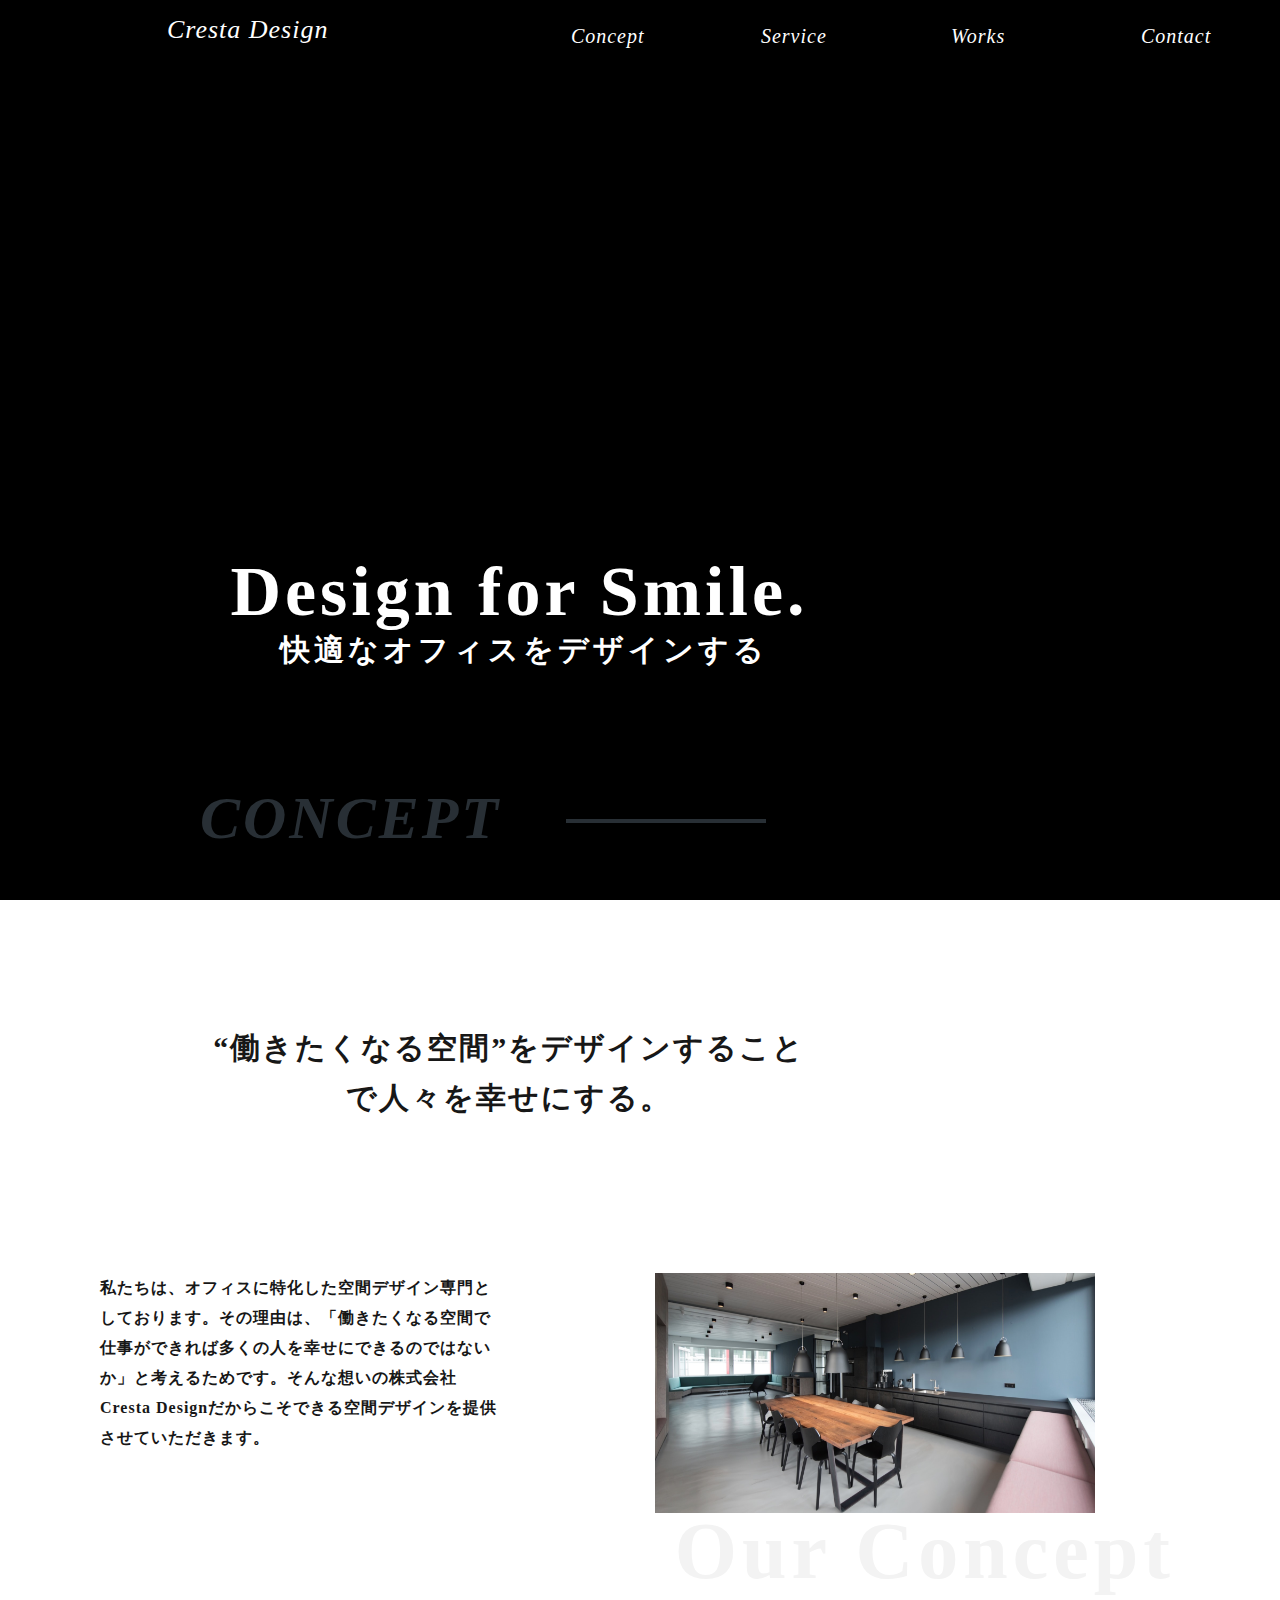
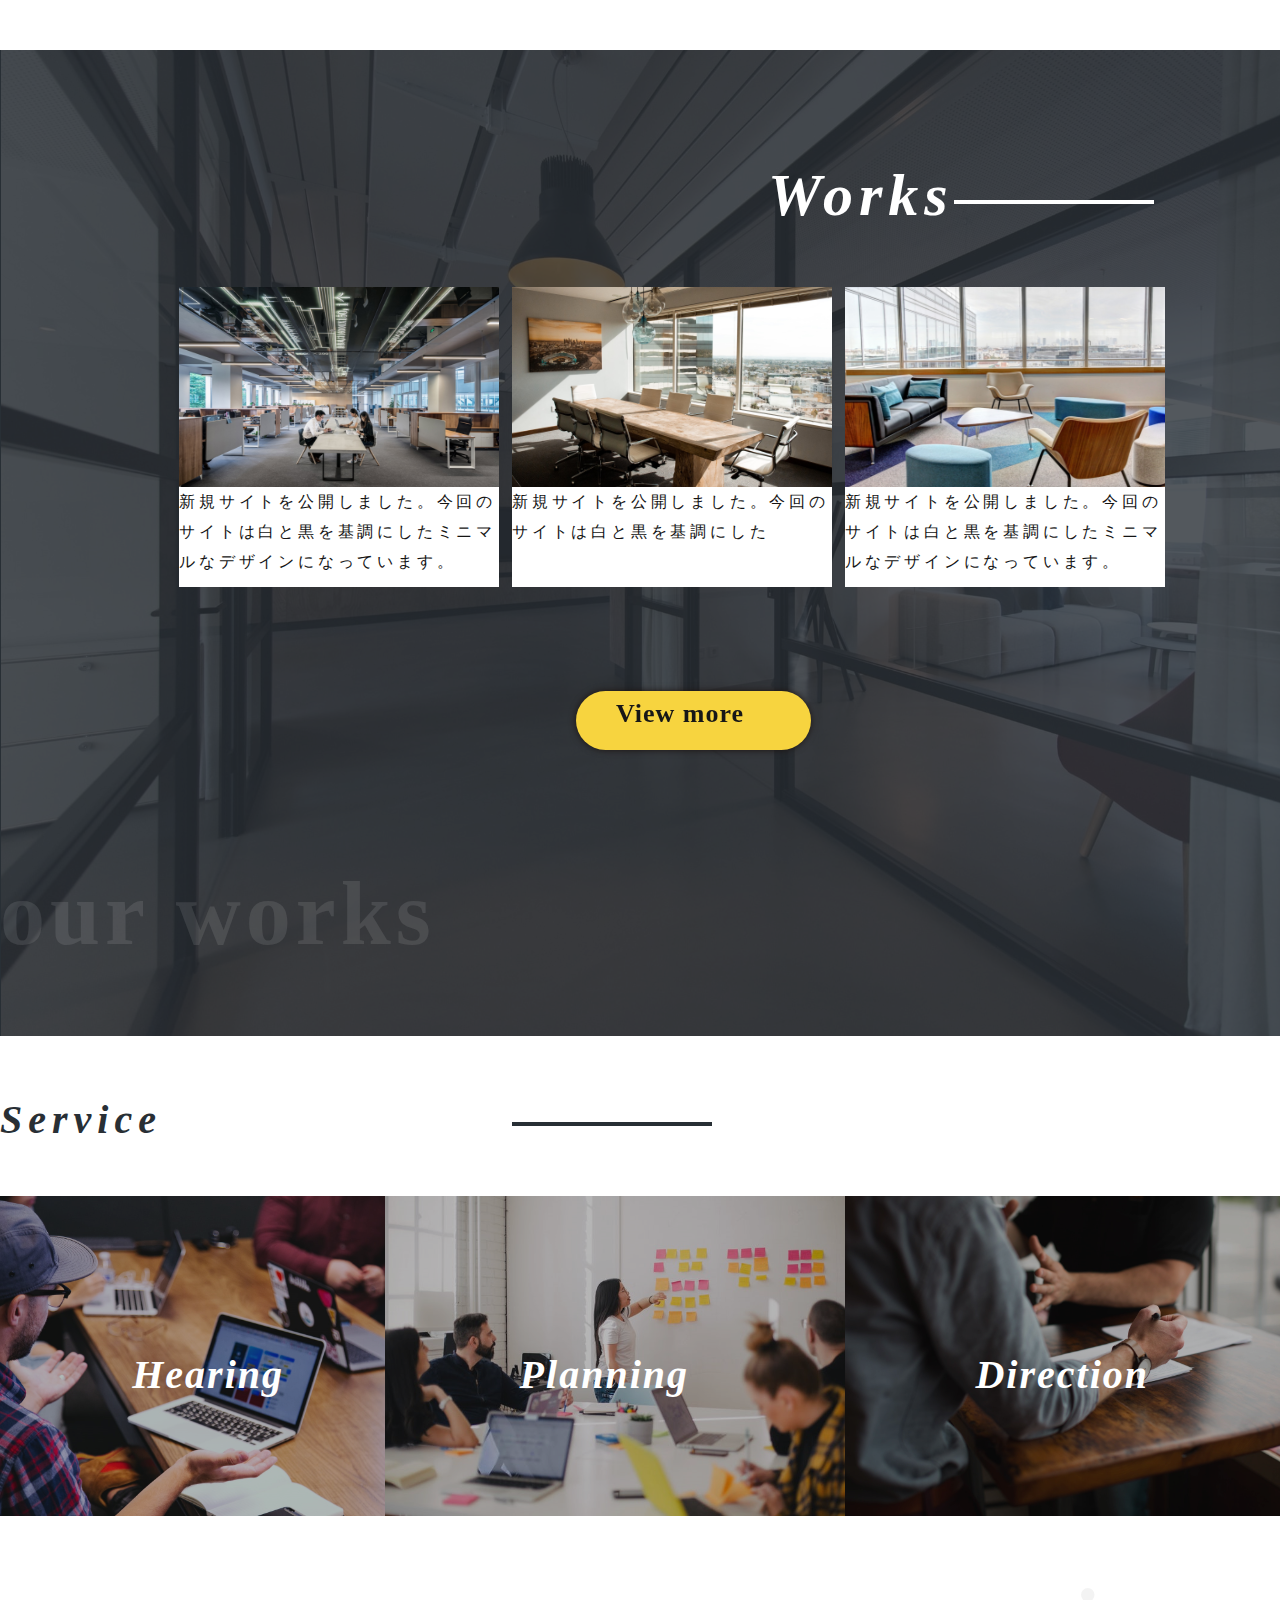
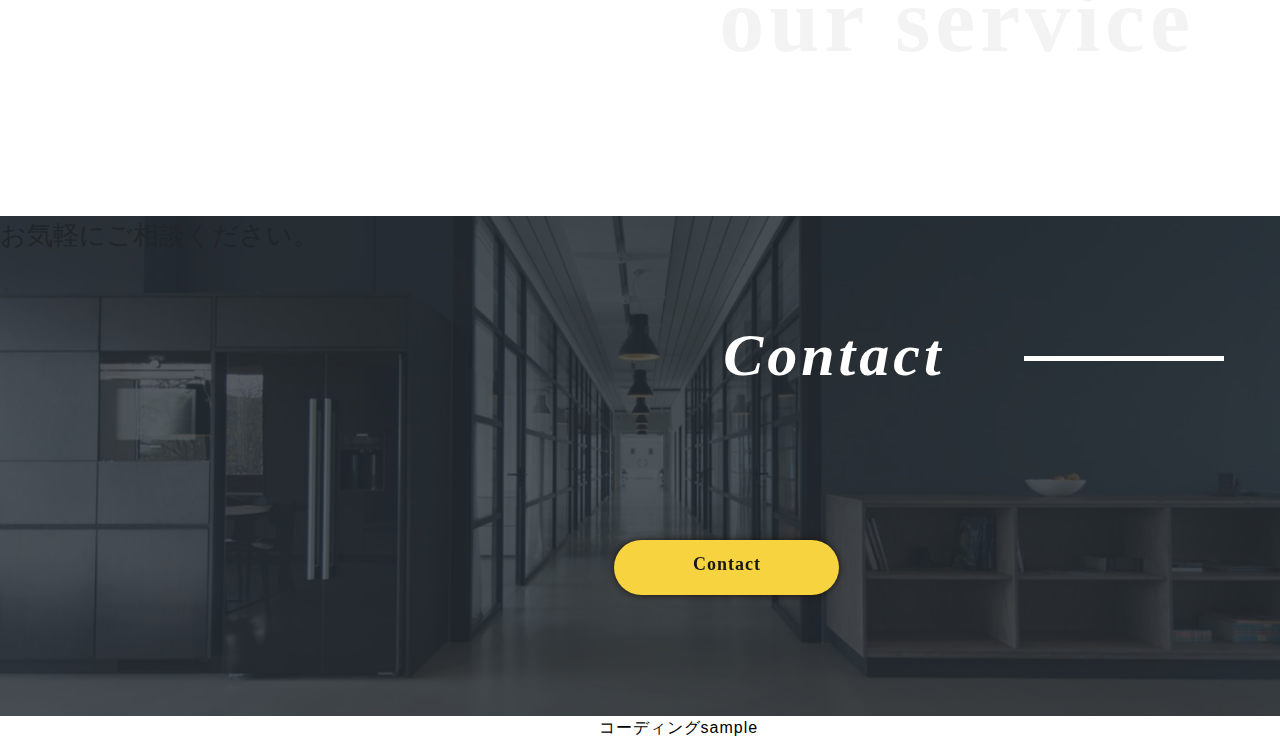
==== index.html @ b124b71f "Add files via upload" ====
<!DOCTYPE html>
<html lang="ja">

  <head>
    <meta charset="utf-8">
    <meta http-equiv="X-UA-Compatible" content="IE=edge">
    <meta name="viewport" content="width=device-width, initial-scale=1">

    <title>Project Nyaan</title>
    <link href="<link href=“https://fonts.googleapis.com/css?family=Noto+Serif|Noto+Serif+JP&display=swap” rel=“stylesheet”>">
    <link href="css/style.css" rel="stylesheet">
    <!-- Bootstrap 「チートシート」https://hackerthemes.com/bootstrap-cheatsheet/#btn-primary　-->
   <!-- BootstrapのCSS読み込み -->
    <link rel="stylesheet" href="https://stackpath.bootstrapcdn.com/bootstrap/4.3.1/css/bootstrap.min.css" integrity="sha384-ggOyR0iXCbMQv3Xipma34MD+dH/1fQ784/j6cY/iJTQUOhcWr7x9JvoRxT2MZw1T" crossorigin="anonymous">
    <script src="https://ajax.googleapis.com/ajax/libs/jquery/1.11.3/jquery.min.js"></script>
    <!-- BootstrapのJS読み込み -->
    <script src="js/bootstrap.min.js"></script>
  </head>

 <header>

   <div class="header_all" >
   <div class="slider">
<!--</div>-->
   <div class="top">
<div class="container" >	
 
<!--<img class="img-top" src="img01/fv-1.png">-->
   
<!-- nav class="navbar navbar-expand-lg navbar-light bg-light">
  <button class="navbar-toggler navbar-toggler-right" type="button" data-toggle="collapse" data-target="#navbarTogglerDemo02" aria-controls="navbarTogglerDemo02" aria-expanded="false" aria-label="Toggle navigation">
    <span class="navbar-toggler-icon"></span>
  </button>
  <a class="navbar-brand" href="#!">Navbar</a>

  <div class="collapse navbar-collapse" id="navbarTogglerDemo02">
    <ul class="navbar-nav mr-auto mt-2 mt-md-0">
      <li class="nav-item active">
        <a class="nav-link" href="#!">Home <span class="sr-only">(current)</span></a>
      </li>
      <li class="nav-item">
        <a class="nav-link" href="#!">Link</a>
      </li>
            <li class="nav-item">
        <a class="nav-link" href="#!">Link</a>
      </li>      <li class="nav-item">
        <a class="nav-link" href="#!">Link</a>
      </li>      <li class="nav-item">
        <a class="nav-link" href="#!">Link</a>
      </li>
    </ul>
  </div>
</nav> -->
<!-- <div class="slider">-->
  <div class="image"></div>
  <div class="image"></div>
  <div class="image"></div>


  <div class="navigation">
  
  <div class="container" style="width:100%;">
		<div class="row">
   	<div class="col-xl-3">
				<h1 >Cresta Design</h1>
		</div>
    <div class="col-xl-1">
            <p> </P>
			</div>
   
			<div class="col-xl-2">
				<h2>Concept</h2>
			</div> 
			<div class="col-xl-2 ">
				<h2>Service</h2>
        </div>
      <div class="col-xl-2">
				<h2>Works</h2>
        </div>
        <div class="col-xl-2">
				<h2>Contact</h2>
			</div>
 
		</div>
	</div></div></div>
 		<div class="chpar">
    <div class="chatch">
      <h1>Design for Smile.</h1>
      <p><span class="sub-chatch">快適なオフィスをデザインする</span><p>
			
    </div></div>
</div></div></div>
   
</header>
  
 <!--ここからbody--> 
   <body>
      <div class="main_all" style="background-color:none;">
     <div class="main" style="background-color:none;">
      
     <div class="container">
  
		<div class="row" >
      			<div class="col-xl-5">
        <div class="concept">
          <h1>CONCEPT</h1> </div> </div>
              <div class="col-xl-3">         
                <div class="line"></div> </div>
                   <div class="col-xl-4">   </div>
         
      
          </div></div>
      
         <div class="container">
           	<div class="row" >
              <div class="col-xl-1"></div>
			<div class="col-xl-10">
      <div class="sub-concept">
          <h2>“働きたくなる空間”をデザインすることで人々を幸せにする。</h2>
       </div>
           <div class="col-xl-1"></div> 
        </div></div></div> 

        <div class="NO2">   
        <div class="container">            
        <div class="row">
          <div class="col-xl-6">     
            <div class="img-txt" style="background-color:none;">
            <p>私たちは、オフィスに特化した空間デザイン専門としております。その理由は、「働きたくなる空間で仕事ができれば多くの人を幸せにできるのではないか」と考えるためです。そんな想いの株式会社Cresta Designだからこそできる空間デザインを提供させていただきます。</p>
            </div></div>
          
           <div class="col-xl-6">
              <div class="img-concept">
            <img ciass="img-concept-b" src="img01\concept-image.png"></div>
             </div> 
           </div></div>
       
        <div class="our">
          <p>Our Concept</p>
          </div>
       </div></div> </div>
       
<!--WORKS-->

      <div class="block">
      <img class="img_work" src="img01/works-bgi.png">
         <div class="works">
          <h1>Works </h1> 
           <div class="line_WK">
           </div>
         </div> <!--works-->
        <div class="workcon">
          <div class="wkcon-left" >
          <img src="img01\card-img01.png">
          <div class="left-p">
          <p>新規サイトを公開しました。今回のサイトは白と黒を基調にしたミニマルなデザインになっています。</p>
          </div> <!--left-p-->
          </div><!--wkcon-left-->
       
         <div class="wkcon-center">
         <img src="img01\card-img02.png">
          <div class="center-p">
          <p>新規サイトを公開しました。今回のサイトは白と黒を基調にした</p>
          </div> <!--lcenter-p-->
          </div><!--wkcon-center-->
        
        
          <div class="wkcon-right">
          <img src="img01\card-img03.png">
          <div class="right-p">
          <p>新規サイトを公開しました。今回のサイトは白と黒を基調にしたミニマルなデザインになっています。</p>
          </div> <!--right-p-->
        
          </div><!--wkcon-right-->
           </div>
            <a class="btn-work" href="#"><span class="btn-p">View more</span></a>

            <div class="ourworks">
            <p>our works</p>

            </div>
            

         </div><!--workcon-->
         </div><!--block-->
     <!--service-->   

     <div class="service-contents">    
     <div class="service">
      <p>Service</p> 
      <div class="line_service">
      </div> <!--line_service-->

        <div class="container">            
        <div class="row">

          <div class="col-xl-4"> 
      <div class="service-img1">
      <img src="img01/service-img01.png">
      <p>Hearing</p>
      </div><!--service-img01-->
      </div>

      <div class="col-xl-4"> 
    <div class="service-img2">
      <p>Planning</p>
      <img src="img01/service-img02.png">
      </div><!--service-img02-->
      </div>
      
      <div class="col-xl-4"> 
       <div class="service-img3">
       <p>Direction</p>
      <img src="img01/sevice-img03.png">
      </div><!--service-img03-->
      </div>
     
     </div><!--row-->
     </div><!--contenier-->
     </div><!--service-->

     </div><!--class="service-contents"-->  
    <div class="container"> 
      <div class="service-footer">
      <p>our service</p>
      </div> </div>
     
<!-- **********************************  -->
     <div class="contact">
      <div class="contact_tx">
          <h1>Contact </h1> 
           <div class="line_con"> 
           </div>
      </div>
           <p>お気軽にご相談ください。</p>
           
           <a class="btn-con" href="#">Contact</a>
         
      
      </div>
      

</body>
<footer>
<div class=footer>
 <p>コーディングsample</p>
 </div>
</footer>
</html>
---- css/style.css ----
.header_all{
  display:block;
  height:700px;
}

/*  -----------------      */
/* スライダー全体 */
.slider{
  position: absolute;
  top: 0;
  left: 0;
  overflow: hidden;
  width: 120%;
  height: 100vh;
  background-color: #000;
}
/* スライダー画像 */
.slider .image{
  position: absolute;
  z-index: 1;
  top: 0;
  left: 0;
  width: 100%;
  height: 100%;
  opacity: 0;
  background-repeat: no-repeat;
  background-position: center center;
  background-size: cover;
}

/*
  ①スライド画像
  表示する画像を定義
*/
.slider .image:nth-of-type(1){
  background-image: url(/img01/fv-1.png);
}
.slider .image:nth-of-type(2){
  animation-delay: 5s;
  background-image: url(/img01/fv--2.png);
}
.slider .image:nth-of-type(3){
  animation-delay: 10s;
  background-image: url(/img01/fv-bgi_02.png);
}

/*
  ②アニメーション設定
  animation-durationのみ変更
*/
.slider .image{
  animation-name: anime;
  animation-delay: 0;
  animation-iteration-count: infinite;
  animation-duration: 15s;  /* ①で設定したanimation-delayを合計を挿入 */
}

/* アニメーション定義 */
@keyframes anime {
  0% {
    opacity: 0;
  }
  50% {
    opacity: 1;
  }
  100% {
    opacity: 0;
    transform: scale(1.18);
  }
}
/*  -----------------      */

/*.top{
  margin:0;
  padding:0; 
 width:1440px;
  background-color:none; 


}
.top h1{
font-size: 40px;
letter-spacing: 4px;
line-height: 50px;
color: #ffffff;
font-weight: 700;
font-family: "Noto Serif";

}*/

.navigation{
  position:absolute;
  width:80%;
  top:0;
  left:7%;
  z-index    : 11;
}
.contact{
font-size: 26px;
z-index    : 11;
  
}
.navigation h1{
  display:block;
  position: absolute;
  top:20%;
  font-size: 26px;
  letter-spacing: 1px;
  color: #ffffff;
  font-weight: 500;
  font-style: italic;
  font-family: "Noto Serif";
  z-index    : 11;
  }
.navigation h2{
  margin:15%;    
  font-size: 20px;
  letter-spacing: 1px;
  color: #ffffff;
  font-weight: 500;
  font-style: italic;
  font-family: "Noto Serif"; 
  z-index    : 11;
}

.chatch{
  position:absolute;
  width:80%;
  top:63%;
  margin-left:15%;
  font-size: 30px;
  letter-spacing: 4px;
  line-height: 50px;
  color: #ffffff;
  font-weight: 600;
  font-family: "Noto Serif";
  z-index    : 11;
}
.chatch h1{
  font-size: 70px;
  letter-spacing: 4px;
  line-height: 50px;
  color: #ffffff;
  font-weight: 600;
  font-family: "Noto Serif";
  z-index    : 11;
}

.sub-chatch{
  position:absolute;
  width:80%;
  right:16%;
  font-size: 30px;
  letter-spacing: 4px;
  line-height: 50px;
  color: #ffffff;
  font-weight: 600;
  font-family: "Noto Serif"; 
  z-index    : 11;
}
.main{
  display:block;
  position:relative;
  height:800px;
  margin-left:105px;
  margin-right:105px;
}
.concept{
  position:absolute;
  width:80%;
  top:106px;
  margin-left:80px;
}
.concept h1{
  font-size: 60px;
  letter-spacing: 3px;
  line-height: 24px;
  color: #282f35;
  font-weight: 700;
  font-style: italic;
  font-family: "Noto Serif"; 
}

.line{
  border: 2.5px solid #282f35;
  display:block;
  position:relative;    
  width:200px;
  margin-top:50%;
  margin-right:70%;
  background-color:black;
}

.sub-concept{
   position:absolute;
    width:70%;
    top:200px;
    text-align:center;
  }

.sub-concept h2{

  width: 600px;
height: 95px;
font-size: 30px;
letter-spacing: 2px;
line-height: 50px;
color: #171717;
font-weight: 700;
font-family: "Noto Serif JP";
text-align: center;
}

.img-concept{
  display:block;
  position:relative;
  top:450px;
  right:0;
 
}

.img-txt{
  display:block;
  position:relative;
  height:200px;
  width:400px;
  top:450px;
  left:-20px;
  font-size: 16px;
  letter-spacing: 1px;
  line-height: 30px;
  color: #171717;
  font-weight: 700;
  font-family: "Noto Serif JP";
}
.our{ 
  display:block;
  position:absolute;
  text-align:right;
  font-size: 80px;
  letter-spacing: 5px;
  color: #f3f3f3;
  font-weight: 800;
  font-family: "Noto Serif";
  height:100px;
  margin-top: 40%;
  width:100%;
  float:right;
 }


.block{
 display:flex;
  position:relative; 
  width:auto;
  margin:0px;
  padding:0px; 
  margin-top:150px;
  margin-bottom:0px;
  padding-bottom: 0px;
 /* background-image: url(/img01/works-bgi.png);
  background-size: cover;
  background-repeat: no-repeat;*/
}
.works_card{
  display:block;
  position:absolute;
  top:0;
  margin-left:25%;
  background-color: #f7d43f;
  
}
.block h1{
  display:block;
  margin-top:65%;
  width:100%;
  font-size: 60px;
  letter-spacing: 6px;
  line-height: 48px;
  color: #ffffff;
  font-weight: 700;
  font-style: italic;
  font-family: "Noto Serif";
  color:white;
  text-align:right;
}
.line_work{
  border: 2.5px solid #282f35;
  display:block;
  position:relative;    
  width:200px;
  margin-top:60%;
  margin-right:70%;
  background-color:white;
  float:right;
} 

.works{
  display:block;
  position:absolute;
  width:auto;
  top:0;
  left:60%;
  margin:0;
}
.img_work{
  object-fit:cover;
  width:auto;
}
.line_WK{
  border: 2.5px solid #ffffff;
  display:block;
  position:absolute; 
  top: 85%;   
  width:200px;
  height:auto;
  margin-left:100%;
  background-color:white;
  float:right;
}

.wkcon-left{
  position: absolute;
  top:24%;
  left:14%;
  width:auto;

}
.left-p{
  position: absolute;
  background-color:white;
  width: auto;
  height:100px;
  font-size: 16px;
  letter-spacing: 3.8px;
  line-height: 30px;
  color: #141414;
  font-weight: 400;
  font-family: 'Noto Serif JP';
 
}
.wkcon-center{
  position: absolute;
  top:24%;
  left:40%;
  width:auto;
  float:right;
}
.center-p{
  position: absolute;
  background-color:white;
  width: auto;
  height:100px;
  font-size: 16px;
  letter-spacing: 3.8px;
  line-height: 30px;
  color: #141414;
  font-weight: 400;
  font-family: 'Noto Serif JP';
  
}
.wkcon-right{
  position: absolute;
  top:24%;
  left:66%;
  width:auto;
  float:right;
}
.right-p{
  position: absolute;
  background-color:white;
  width: auto;
  height:100px;
  font-size: 16px;
  letter-spacing: 3.8px;
  line-height: 30px;
  color: #141414;
  font-weight: 400;
  font-family: 'Noto Serif JP';
  
}

.btn-work{
  position: absolute;
  top:65%;
  margin-left:45%;
  width: 235px;
  height: 59px;
  border-radius: 30px;
  filter: drop-shadow(0 0 3.5px #1b1310);
  background-color: #f7d43f;

}
.btn-p{
  position: absolute;
  font-size: 26px;
  letter-spacing: 1px;
  line-height: 30px;
  color: #171717;
  font-weight: 700;
  font-family: "Noto Serif";
  left:17%;
  top:13%;
  
}
.ourworks{ 
  display:block;
  position:absolute;
  top:80%;
  text-align:left;
  font-size: 80px;
  letter-spacing: 5px;
  color: #f3f3f3;
  font-weight: 800;
  font-family: "Noto Serif";
  height:100px;
  width:100%;
 }
 .ourworks p{
  width: 541px;
  height: 107px;
  font-size: 90px;
  letter-spacing: 5px;
  line-height: 150px;
  color:rgba(255,255,255,0.1);
  font-weight: 700;
  font-family: "Noto Serif";
 }
 .service-contents{
  width:auto;
  height:auto;
   
 }
.service{
  object-fit: cover;
  width:auto;
  height:auto;
  margin: 0;
  margin-top:60px;
  margin-bottom:70px;
  padding:0;
  
  
}
 .service p{
  position:absolute;
  text-align: right;
  font-size: 40px;
  letter-spacing: 6px;
  line-height: 48px;
  color: #282f35;
  font-weight: 700;
  font-style: italic;
  font-family: "Noto Serif";
  float:right;
 }
.line_service{
  border: 2.5px solid #282f35;
  display:block;
  position:absolute; 
  width:200px;
  height:2.5px;
  /*margin-left:100%;*/
  background-color:#282f35;
  float:right;
  margin-top:2% ;
  margin-left:40%;
  /*top: 85%;   
  width:80%;*/
}
.service-img1{
  position:absolute;
  width:auto;
  height:auto;
  margin-top:100px;
  margin-left:-105px ;
  float:right;
}

.service-img2{
  position:absolute;
  width:auto;
  height:auto;
  margin-top:100px;
  margin-left: -80px;
  float:right
}
.service-img3{
  position:absolute;
  width:auto;
  height:auto;
  margin-top:100px;
  float:right
}
.service-img1 p{
  position:absolute;
  top:48%;
  left:25%;
  width: 184px;
  height: 54px;
  font-size: 40px;
  letter-spacing: 2px;
  line-height: 50px;
  color: #ffffff;
  font-weight: 700;
  font-style: italic;
  font-family: "Noto Serif";
}
.service-img2 p{
  position:absolute;
  top:48%;
  left:25%;
  width: 184px;
  height: 54px;
  font-size: 40px;
  letter-spacing: 2px;
  line-height: 50px;
  color: #ffffff;
  font-weight: 700;
  font-style: italic;
  font-family: "Noto Serif";
}
.service-img3 p{
  position:absolute;
  top:48%;
  left:25%;
  width: 184px;
  height: 54px;
  font-size: 40px;
  letter-spacing: 2px;
  line-height: 50px;
  color: #ffffff;
  font-weight: 700;
  font-style: italic;
  font-family: "Noto Serif";
}
.service-footer{
 display: block;
 position: relative;
 top:380px;
  object-fit: cover;
  text-align: right;
  font-size: 90px;
  letter-spacing: 5px;
  line-height: 150px;
  color: rgba(23,23,23,0.05);
  font-weight: 700;
  font-family: "Noto Serif";
}
.contact{
  display:block;
  flex-direction: row-reverse;
  position:relative;
  height: 500px;
  width:auto;
  margin:0px;
  padding:0px; 
  margin-top:500px;
  margin-bottom:0px;
  padding-bottom: 0px;
  background-image:url(/img01/contact-bgi.png);
  /*contact-bgi.png*/
  background-size: cover;
}

.contact_tx h1{
  display:block;
  position:absolute;
  width:auto;
  top:23%;
  left:56.5%;
  margin:0;
  font-size: 60px;
  letter-spacing: 4px;
  line-height: 48px;
  color: #ffffff;
  font-weight: 700;
  font-style: italic;
  font-family: "Noto Serif";
  text-align:right;
}
.contact_tx p{
  display:inline;
  position:absolute;
  color: #ffffff;
  top:51%;
  left:48%;
  width: 256px;
  height: 34px;
  font-size: 17.5px;
  letter-spacing: 0px;
  color: ＃ffffff;
  font-weight: 550;
  font-family: "Noto Serif JP";
 
}
.line_con{
  border: 2.5px solid #ffffff;
  display: block;
  position: absolute;
  top: 28%;
  width: 200px;
  height: 5px;
  margin-left:80%;
  background-color: #ffffff;
  float: right;
   
}
.btn-con{
  display: block;
  position: absolute;
  top:18em;
  left:48%;
  width: 225px;
  height: 55px;
  border-radius: 30px;
  filter: drop-shadow(0 0 3.5px #1b1310);
  background-color: #f7d43f;
  text-align: center;
  padding-top:0.5em;
  font-size: 18px;
  letter-spacing: 1px;
  line-height: 30px;
  color: #171717;
  font-weight: 650;
  font-family: "Noto Serif";
}
.con-tx{
  position: absolute;
  font-size: 26px;
  letter-spacing: 1px;
  line-height: 30px;
  color: #171717;
  font-weight: 700;
  font-family: "Noto Serif";
  text-align: center;
}
.footer{
  display: block;
  position: relative;
  margin-top:0;
   width:100%;
   text-align: center;
   font-size: 16px;
   letter-spacing: 1px;
   color:black;
   left: 3%;
}

@media screen and (max-width: 480px){
  .header_all{
    display:block;
    height:700px;
  }

  .chatch h1{
    width:70%;
    font-size: 30px;
  }
  .sub-chatch{
    width:80%;
    font-size: 15px;
  }
  .navigation{
    background-image:url(/img01/fv-1.png);
    background-size: 100%;
    background-repeat: no-repeat;
    display: block;
     }
  .navigation h2{
    display: none;
  }
 
  body{
    background-size: 100%;
    display: block;
    size:50% ;
  }
  .main_all{
    background-size: 100%;
    width:100%;
    height: 120em;
    display: flex;
    flex-direction: column;
    height: 100%;    
    text-align: center;
    margin-bottom: 450px;
   
  }
  .main_all h1{
    display: block;
    width:auto;
    position: absolute;
    top:50px;
    right: 4em;
    font-size: 30px  
   }
   .main_all h2{
    display: block;
    position: relative;
    letter-spacing: 0.2px;
    width:auto;
    font-size: 15px    
   }

   .img-txt{
    display: block;
    position: relative;
    letter-spacing: 1px;
    right:5%;
    width:auto;
    font-size: 15px    
   }
   .NO2 img{
    display: block;
    width:auto;
    position: relative;
    top:28em;    
    right:10em;
    object-fit: cover;
   }
.line{
  display: none;}
  .our p{
    display: none;
  }
  .block{
    margin-top: 600px;
    display: block;
    flex-direction: column;
    height: 500px;
    right: 0;
    background-color: #282f35;
    background-size: cover;
  }
 
  .block h1{
    font-size: 30px;
    right:10em;
    }

   .line_WK{
    display: none;
  }
  .workcon{
    position: absolute;
    top:10px;
    height: 150px;
    left:8%;
    background-color: #141414;
  }
.img_work{
  position: relative;
    height: 1500px;
    background-color: #141414;
  }
.wkcon-left{
  position: absolute;
  top:150px;
}
.wkcon-center{
  position: absolute;
  top:540px;
}
.wkcon-right{
  position: absolute;
  top:940px;
  left:0;
}
.service-contents{
  position: absolute;
  top:940px;
 
}
.btn-work{
  position: absolute;
  top:280%;
  left:-23%;
}
.service-contents{
  position: relative;
}
.service-img1{
  position: relative;
}

.service-img2{
  position: relative; 
}
.service-img3{
  position: relative; 
}
.line_service{
  display: none;
}
.contact{
  position: relative;
  top:5em;
  height:800px;
}
.contact_tx{
  position: absolute;
  top:20%;
  left:10%;
  font-size: 30px;

}
.contact_tx h1{
  font-size: 30px;
}
.line_con{
  display: none;
}
.btn-con{
  position: absolute;
  left:20%;
}
}
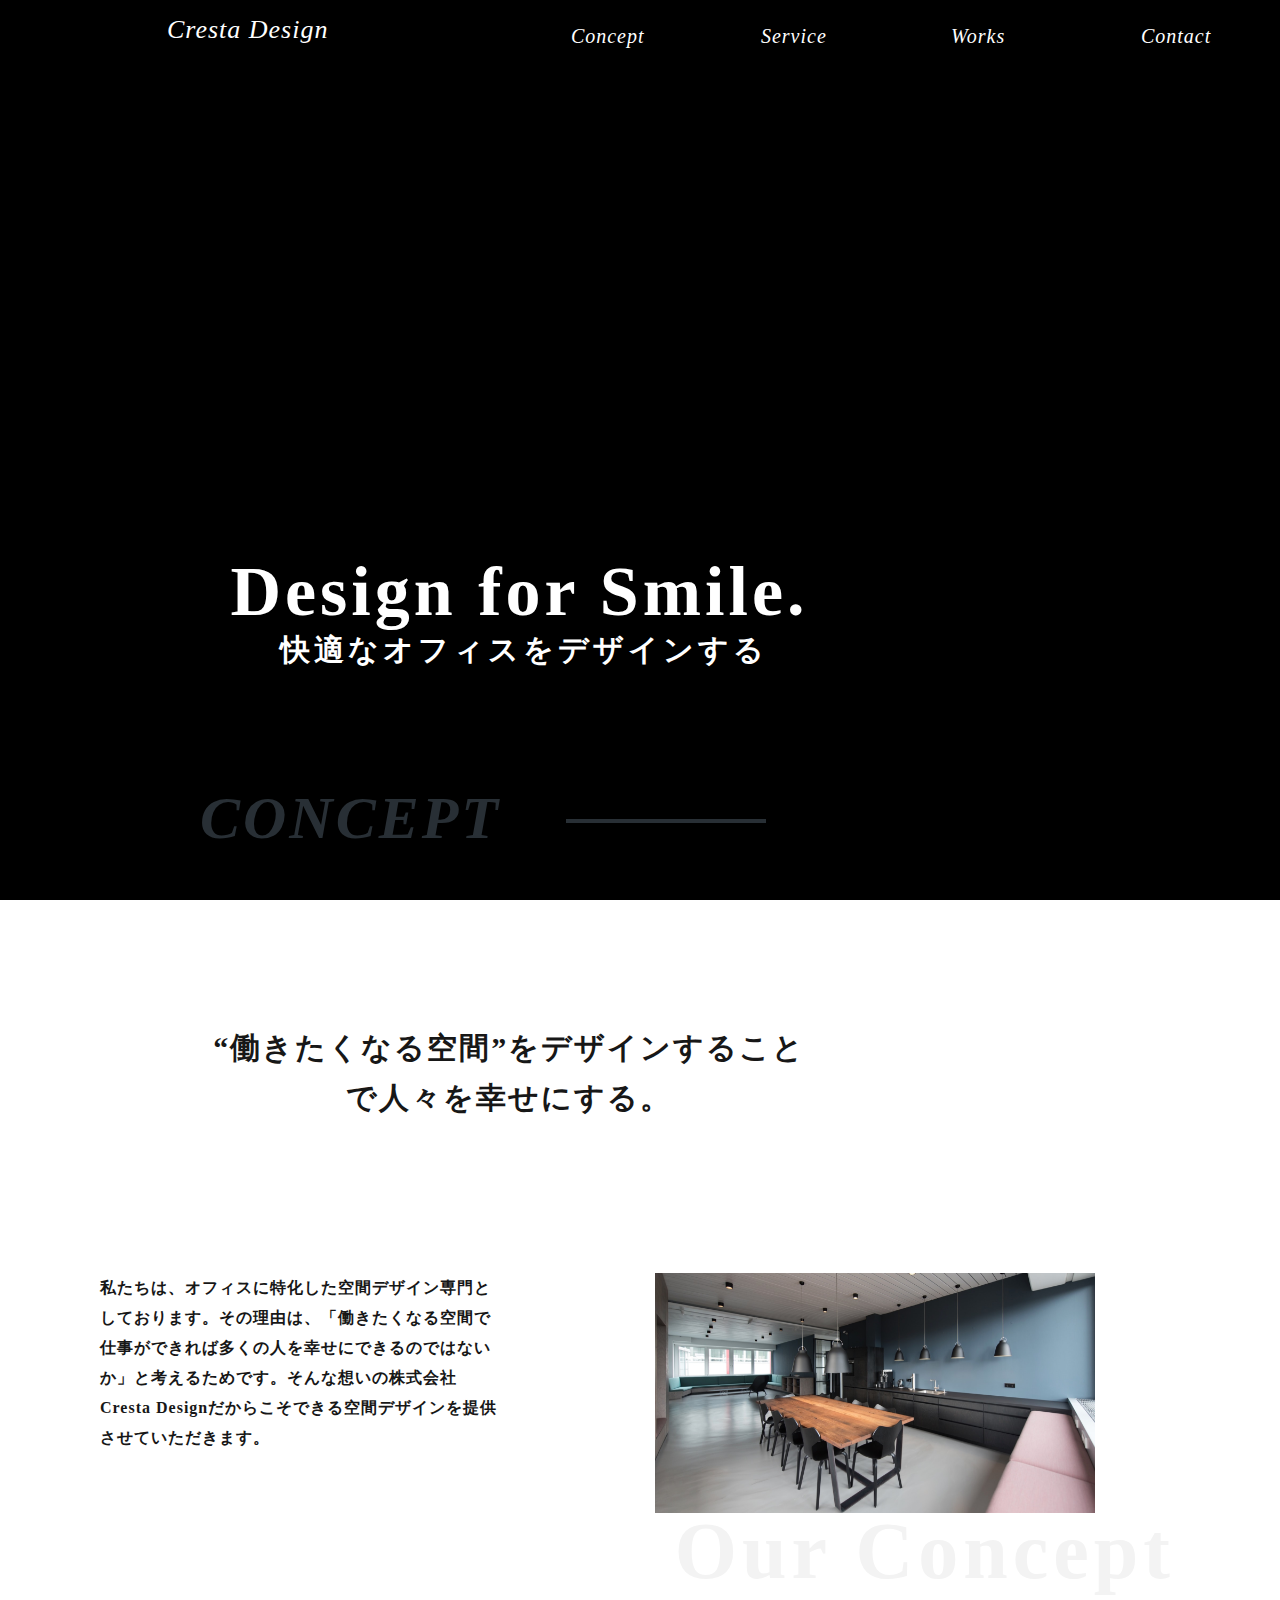
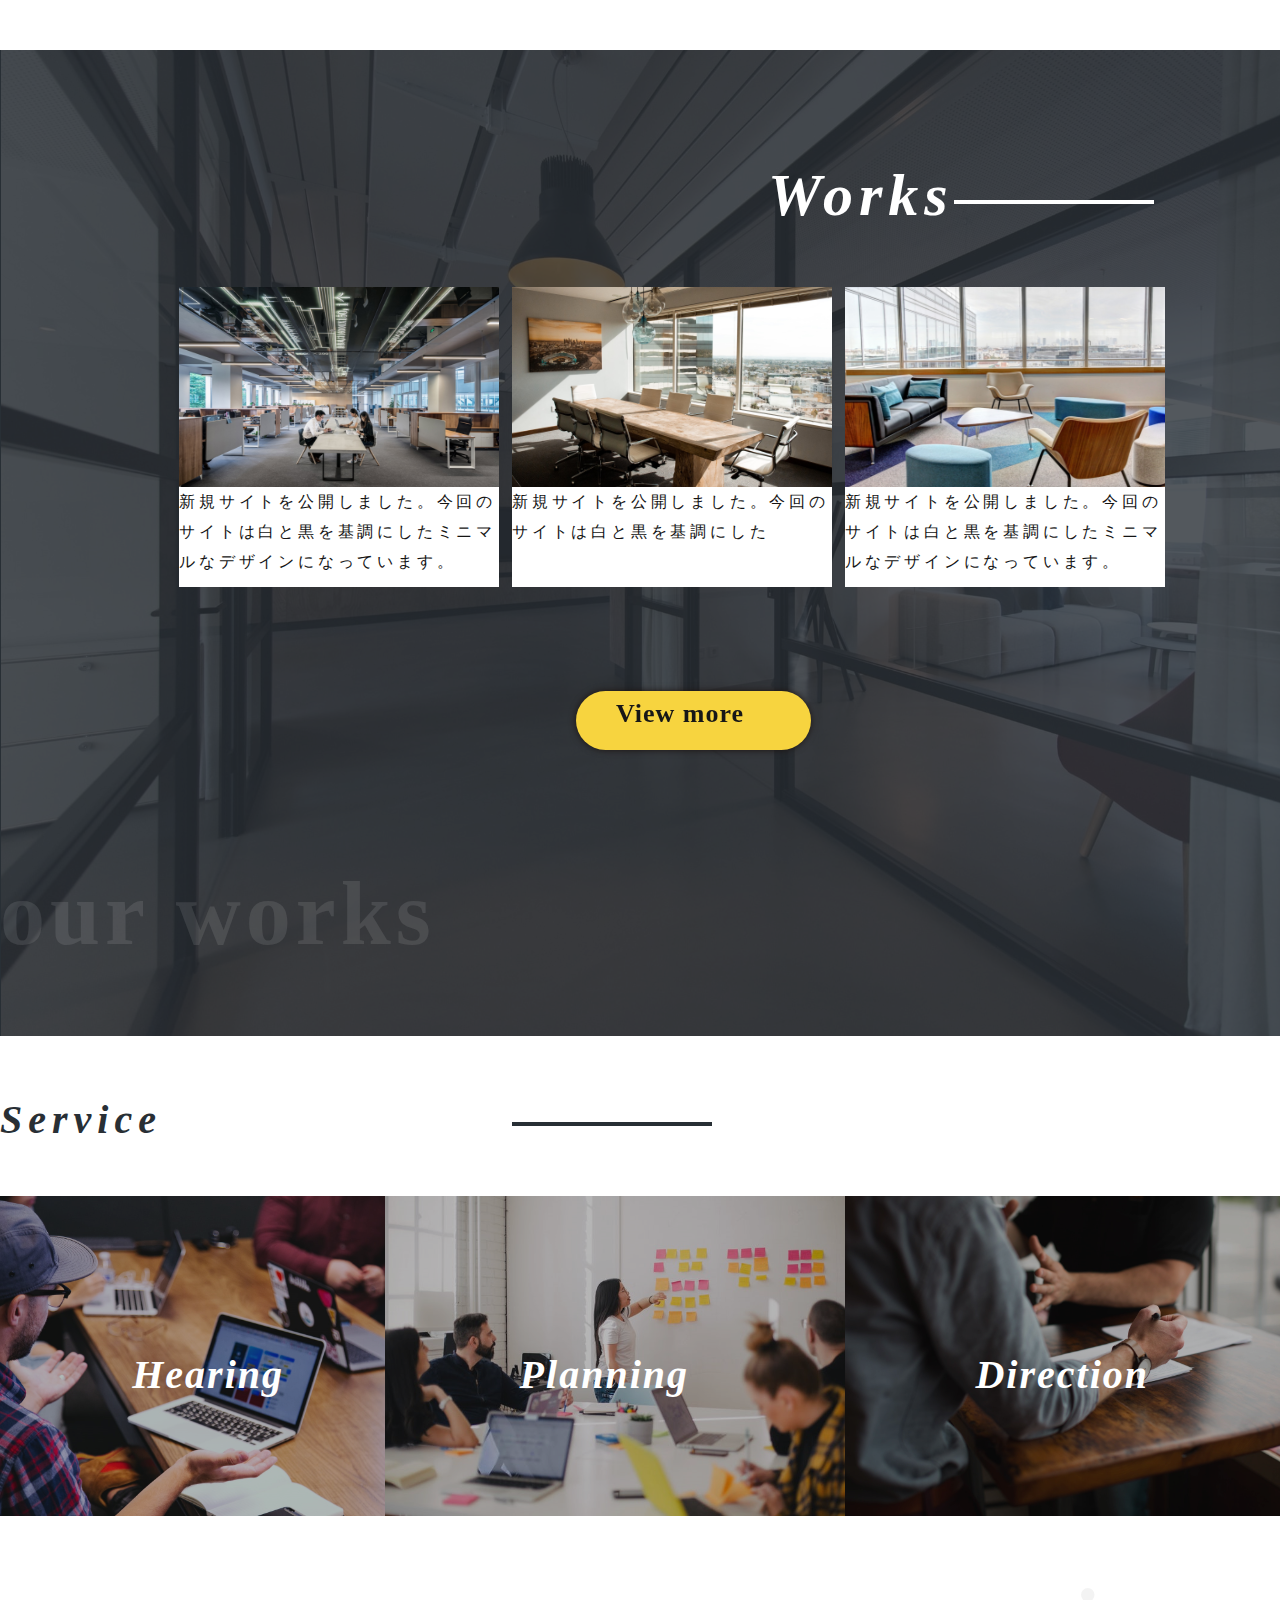
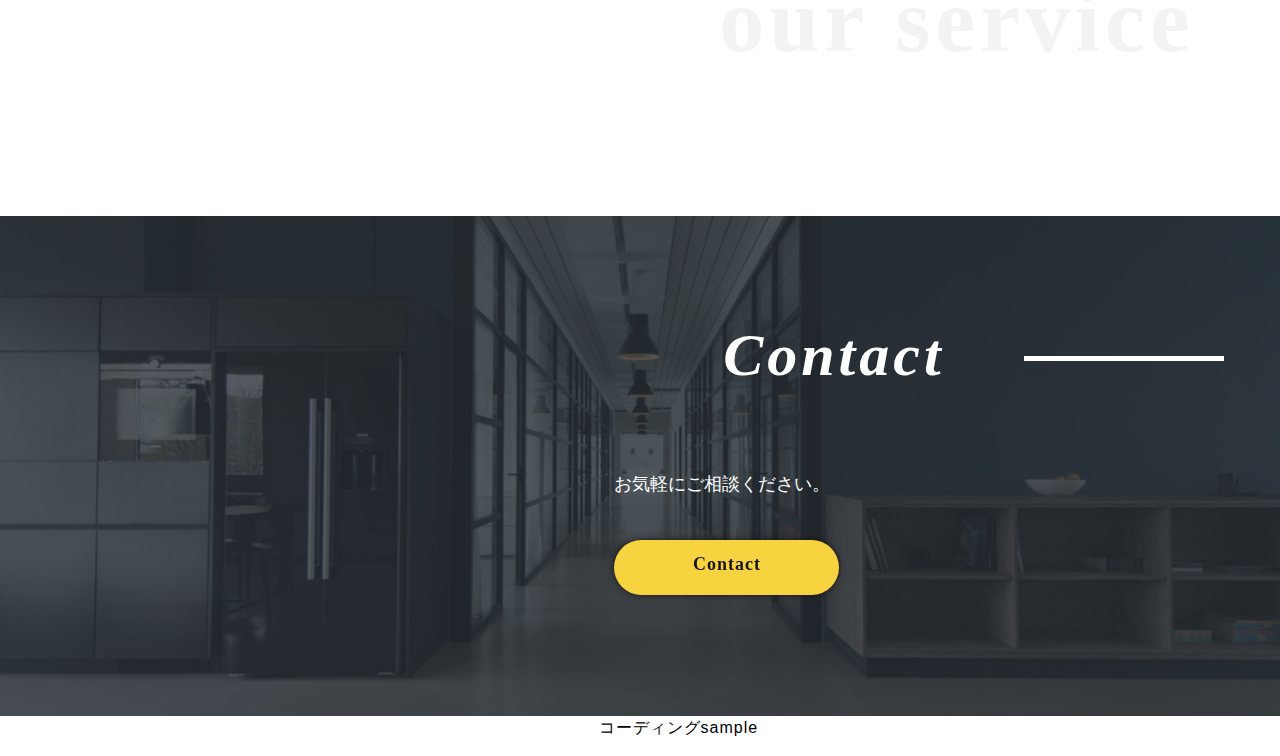
==== commit e7dfce36: "Update index.html" ====
--- a/index.html
+++ b/index.html
@@ -232,8 +232,9 @@
           <h1>Contact </h1> 
            <div class="line_con"> 
            </div>
-      </div>
            <p>お気軽にご相談ください。</p>
+      </div>
+           
            
            <a class="btn-con" href="#">Contact</a>
          
@@ -247,4 +248,4 @@
  <p>コーディングsample</p>
  </div>
 </footer>
-</html>+</html>
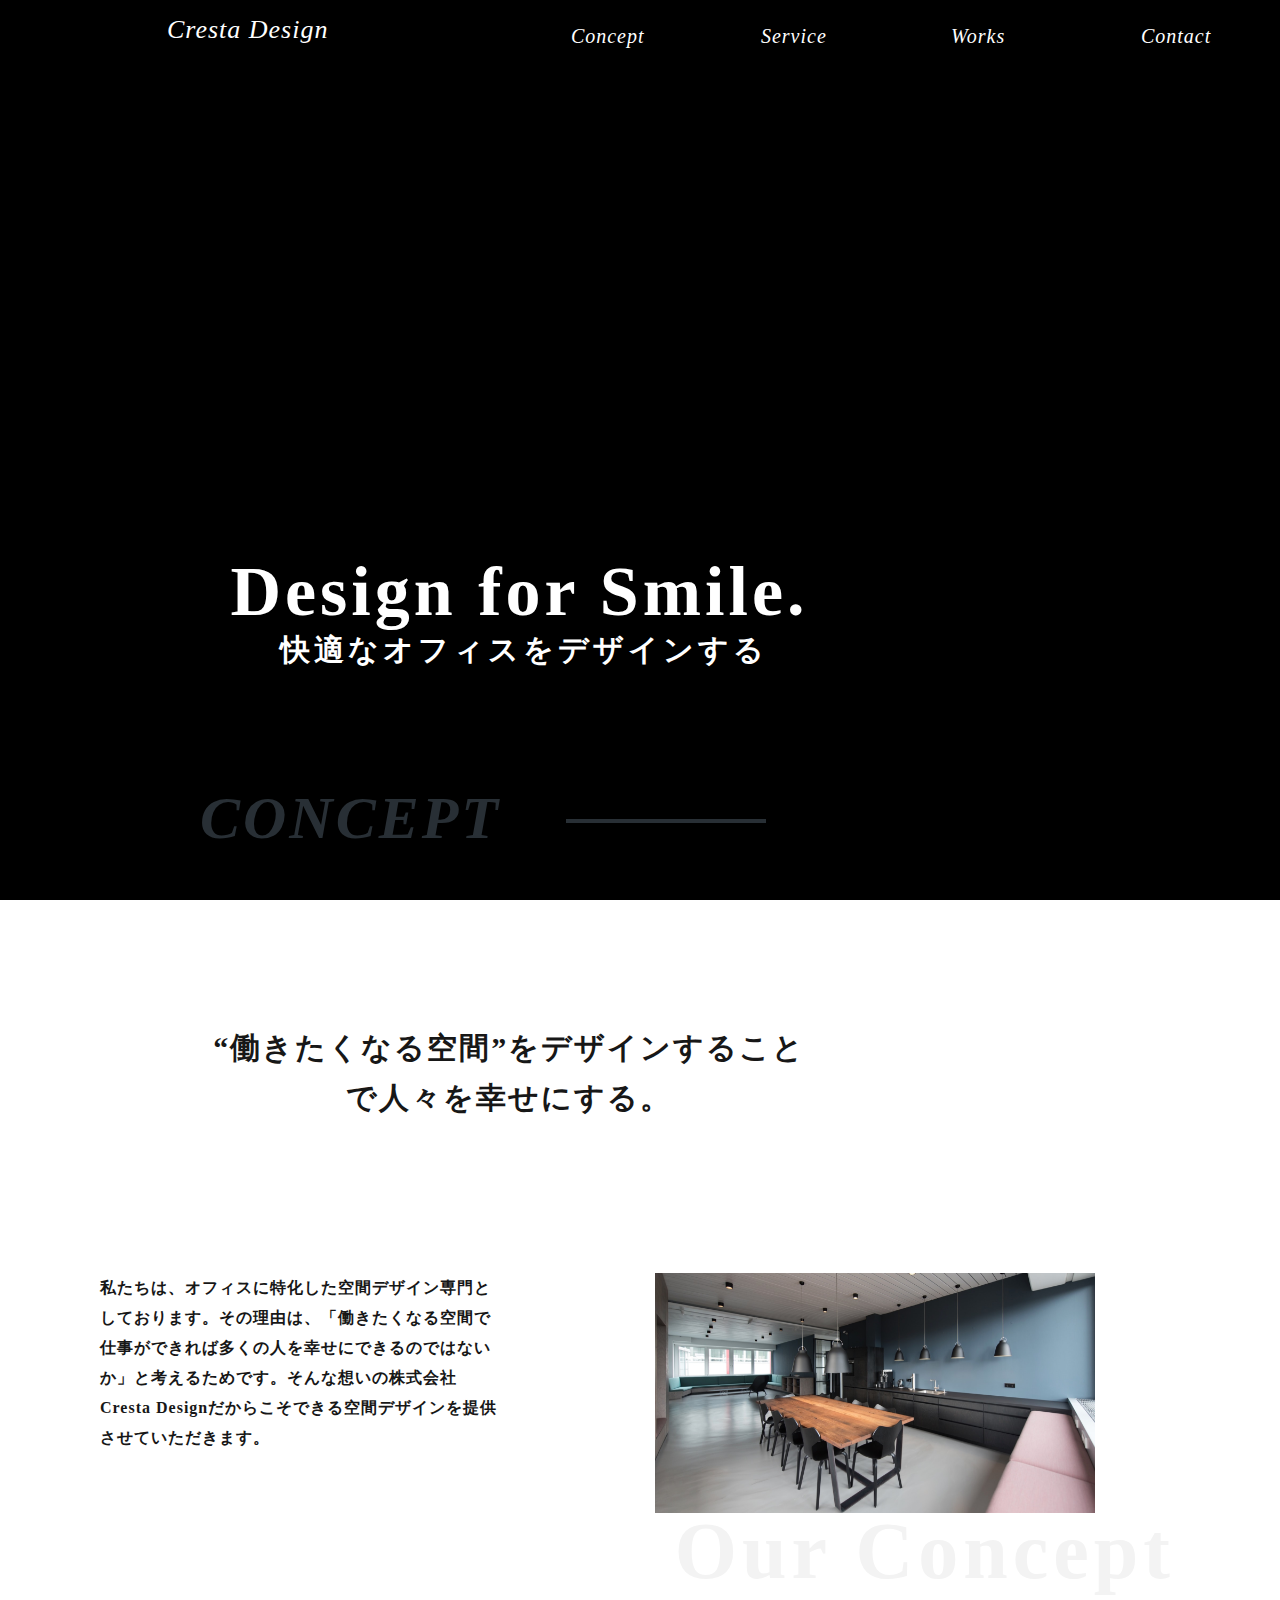
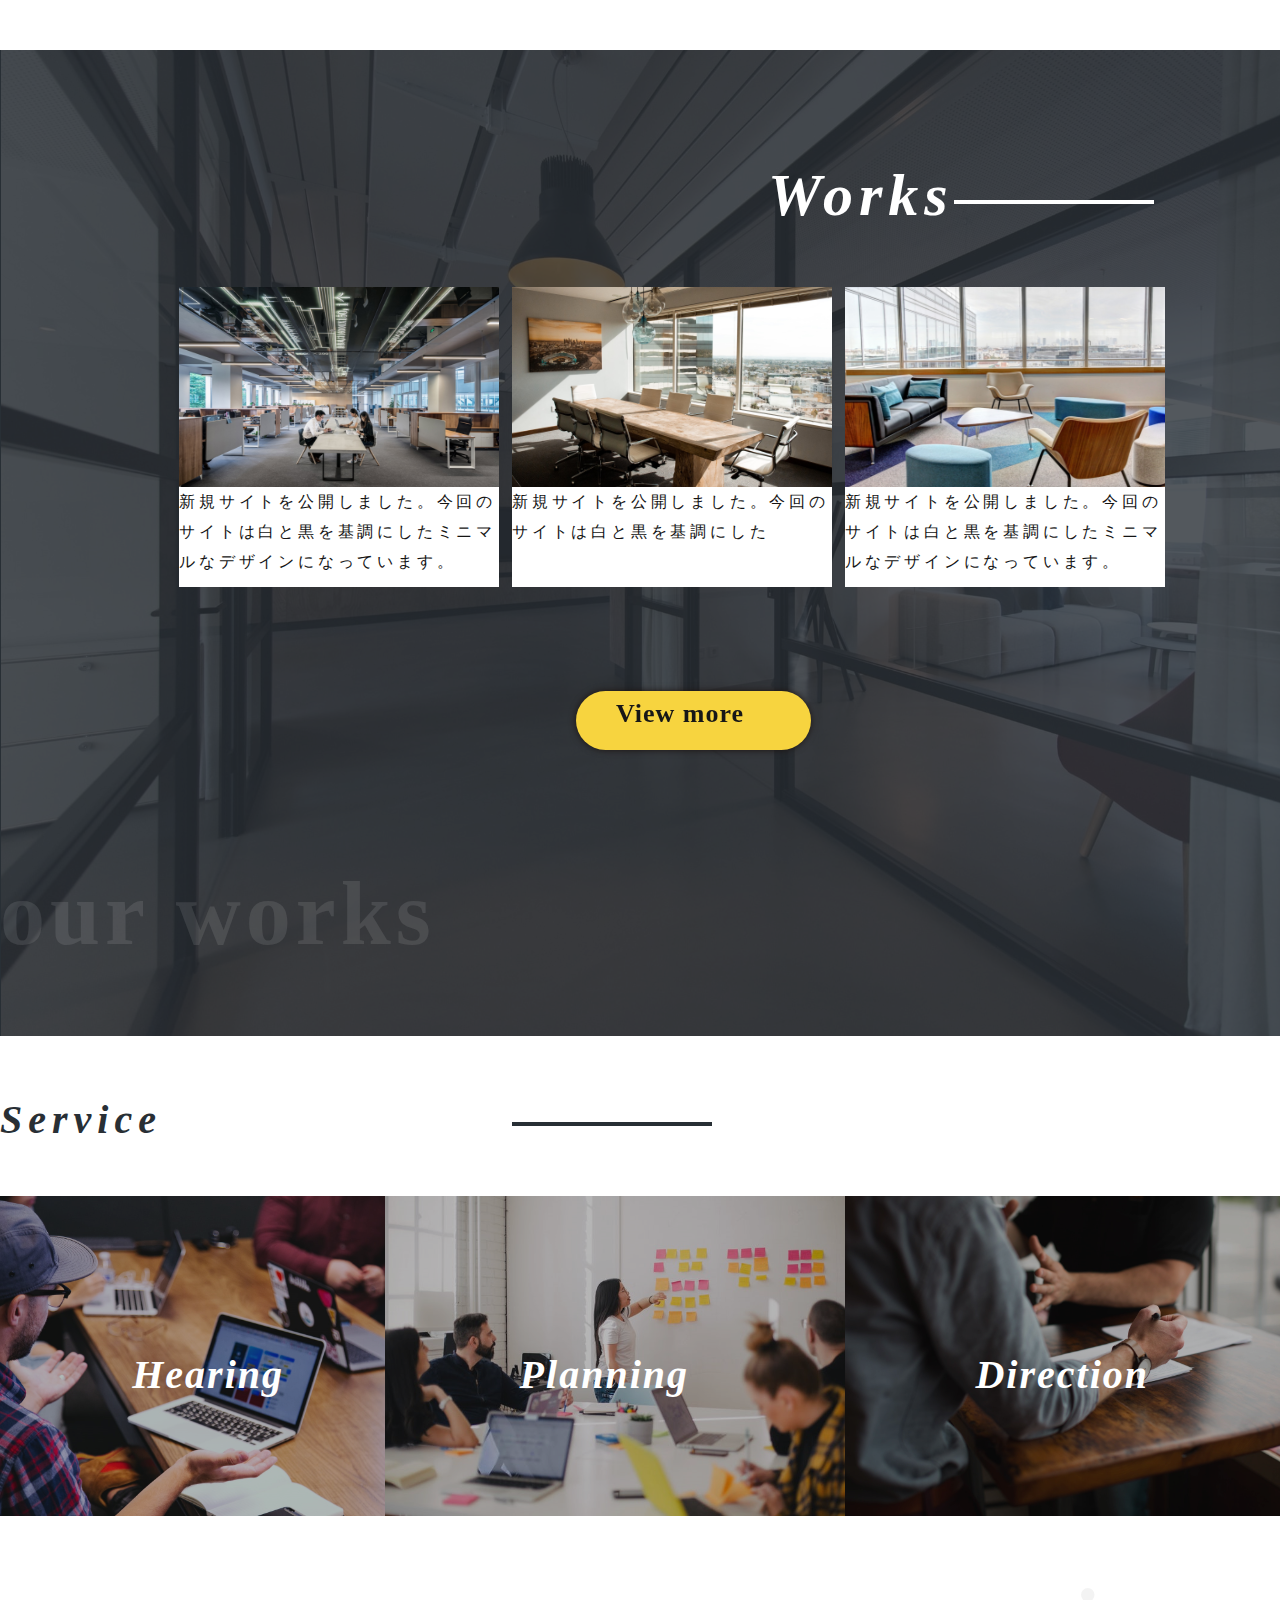
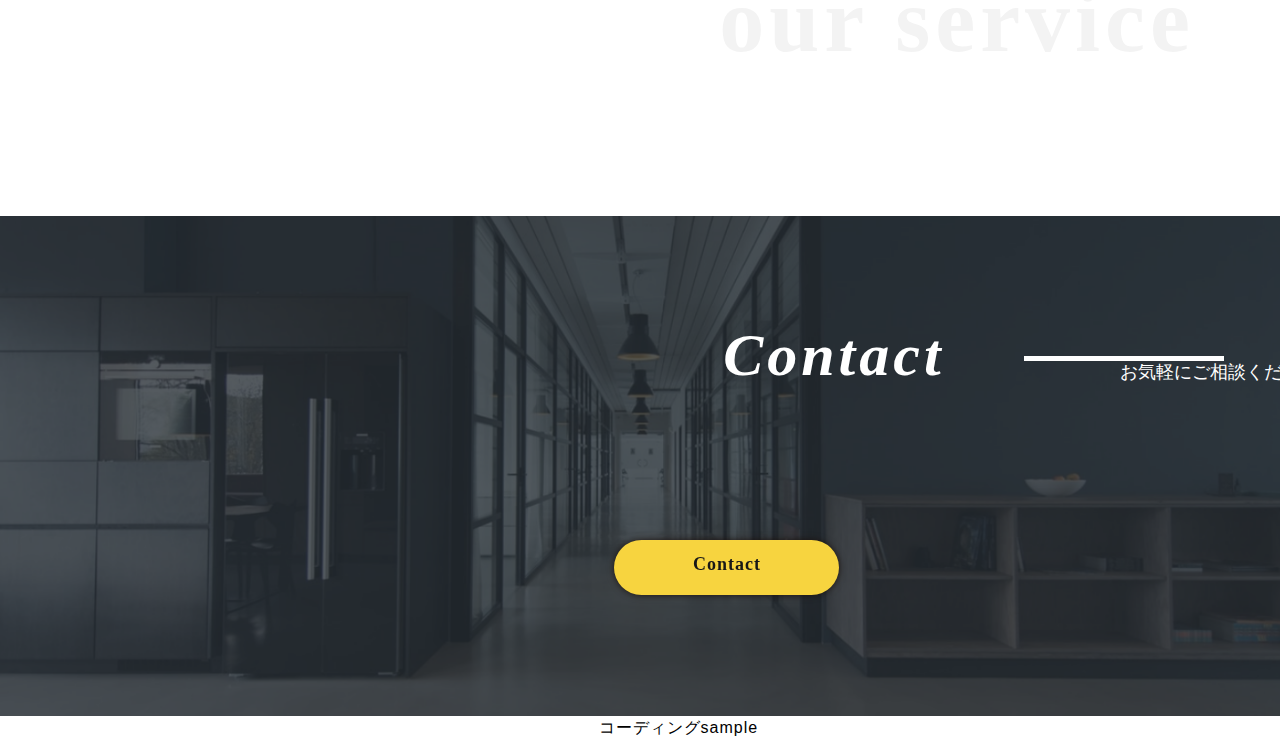
==== commit 8fd038f6: "Update index.html" ====
--- a/index.html
+++ b/index.html
@@ -231,8 +231,9 @@
       <div class="contact_tx">
           <h1>Contact </h1> 
            <div class="line_con"> 
+            <p>お気軽にご相談ください。</p>
            </div>
-           <p>お気軽にご相談ください。</p>
+          
       </div>
            
            
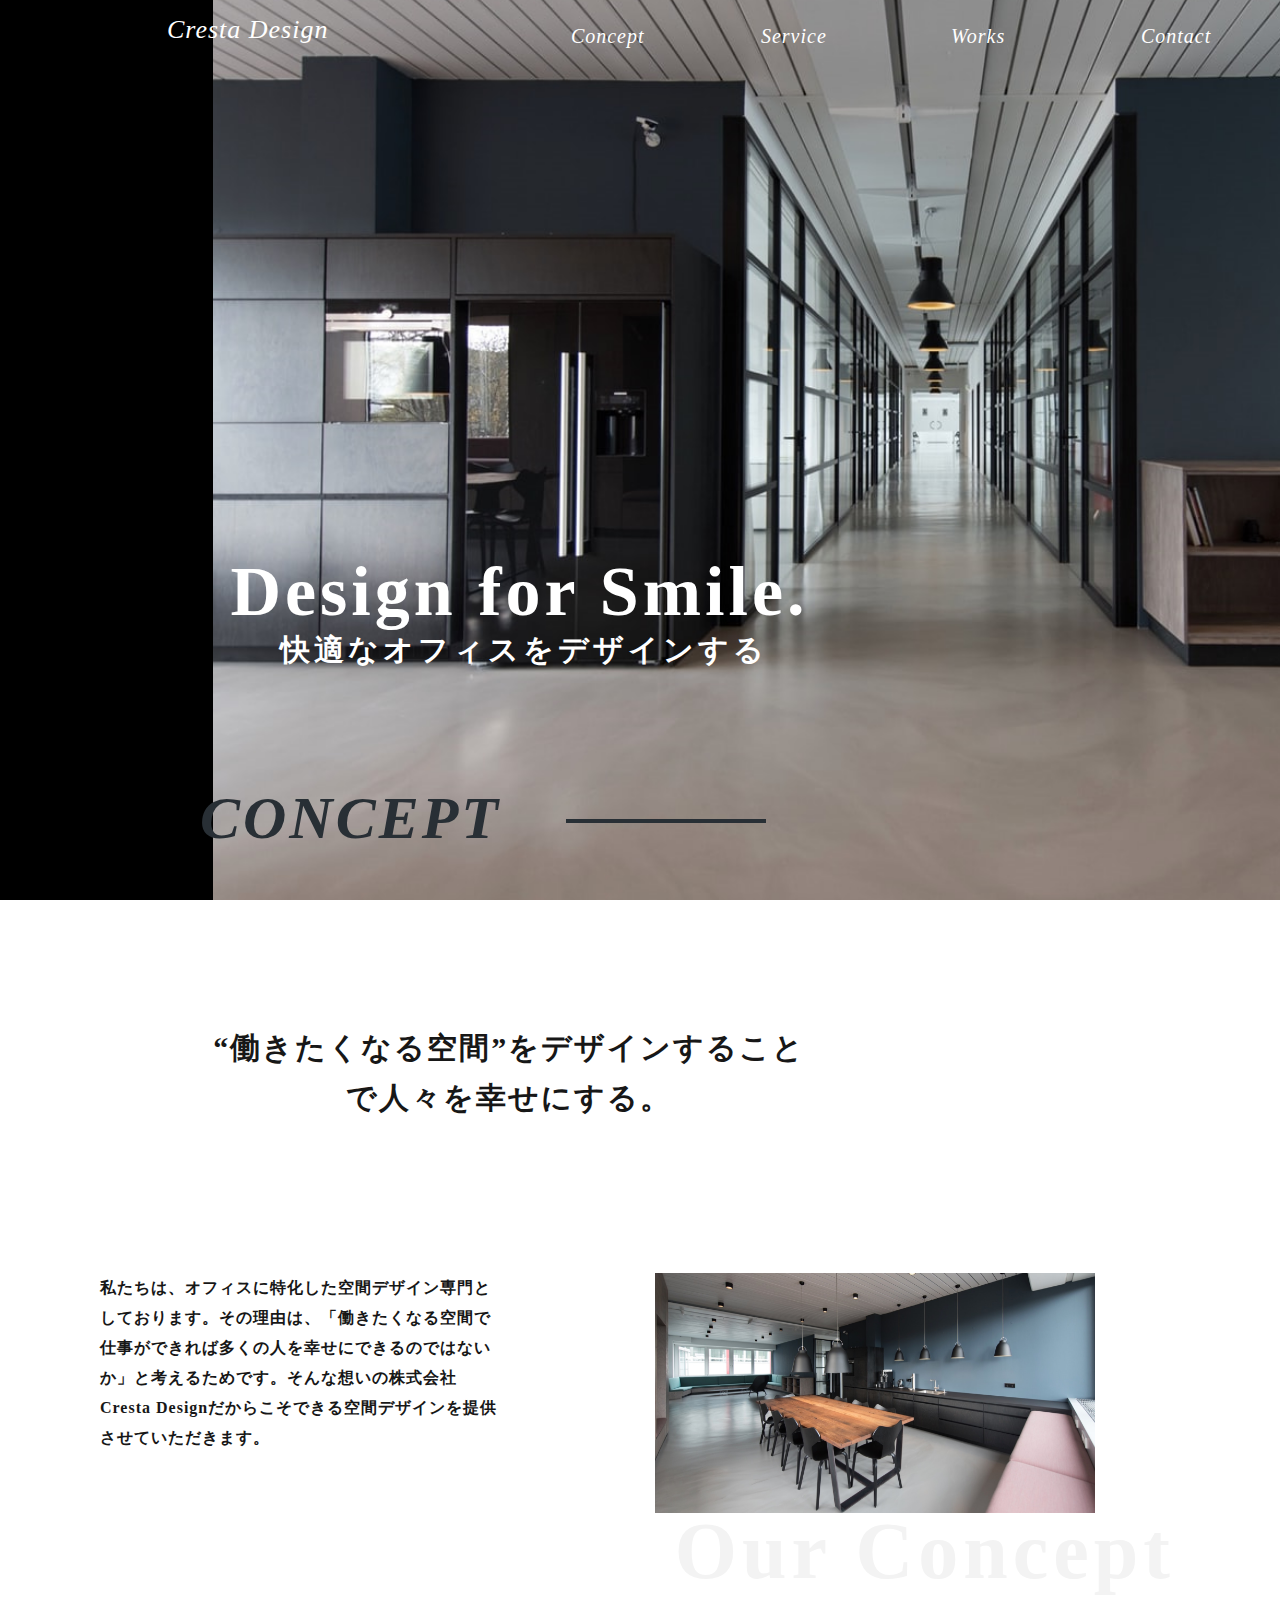
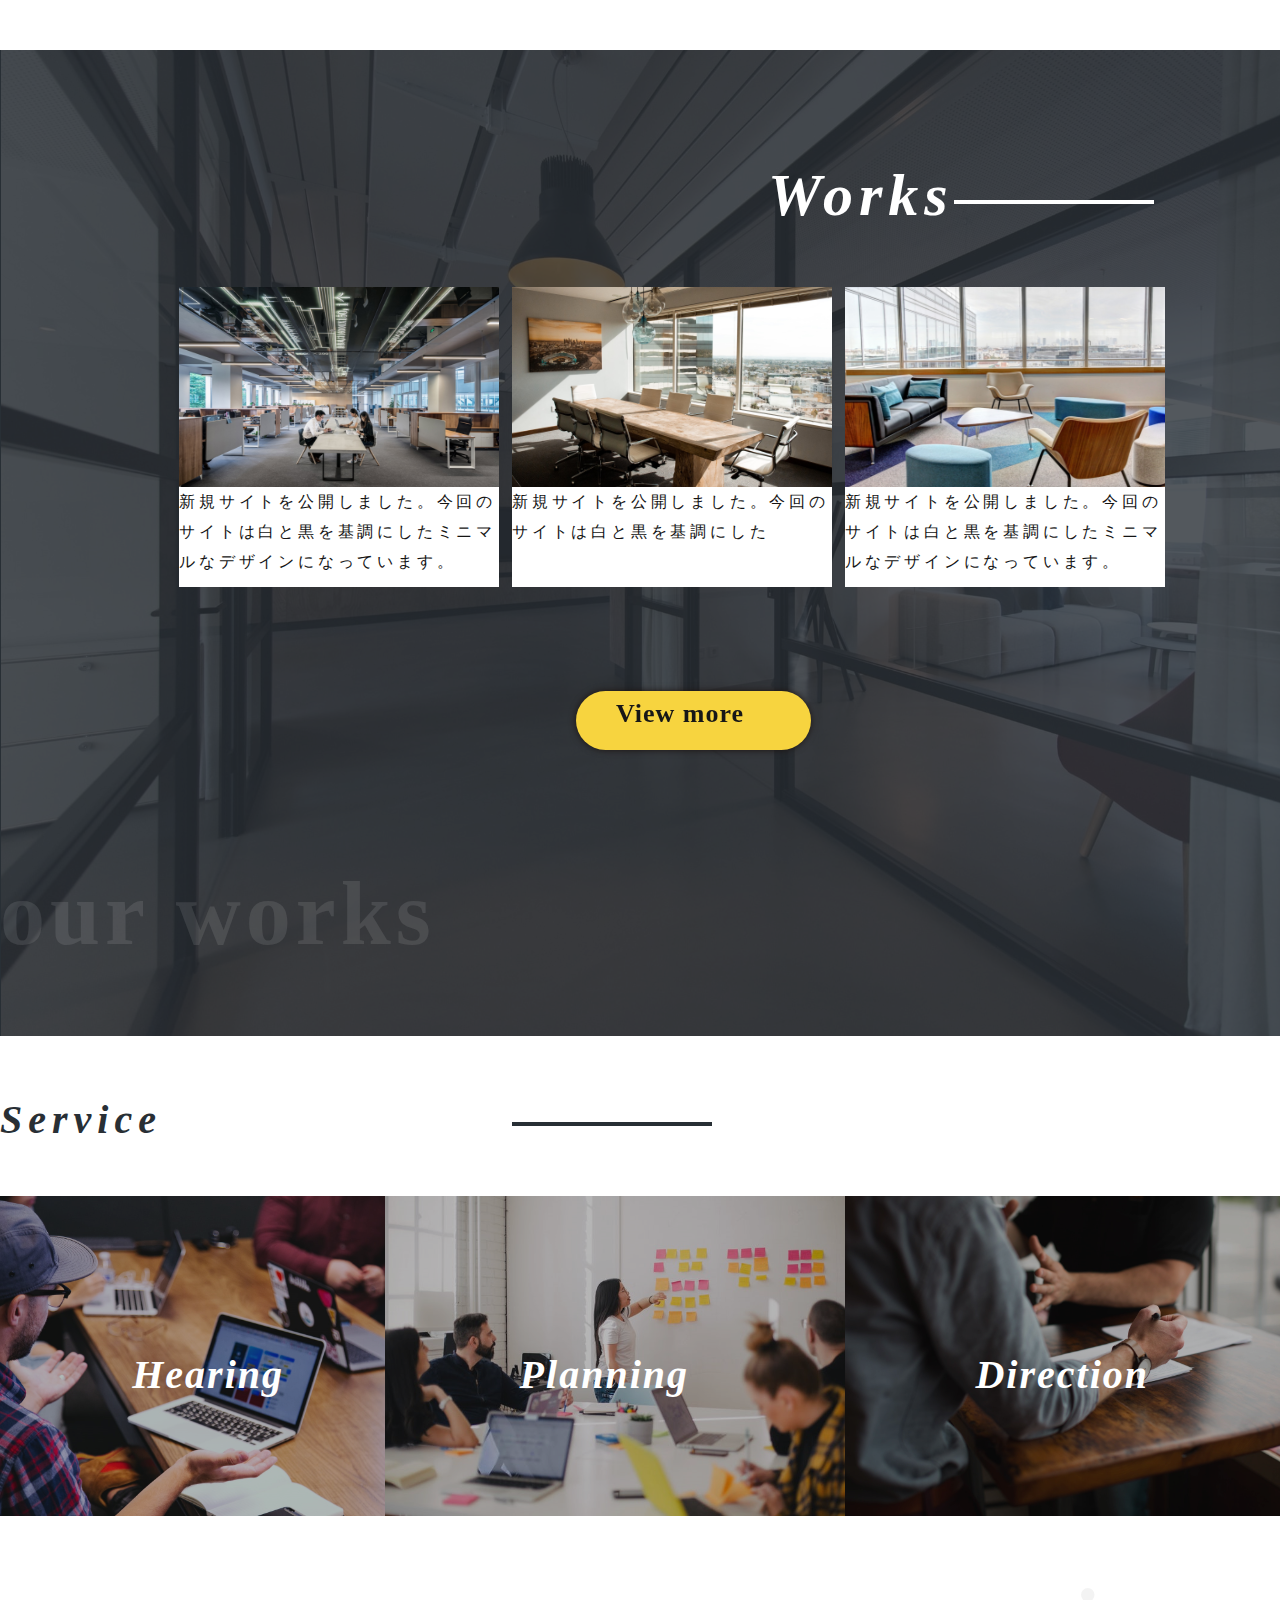
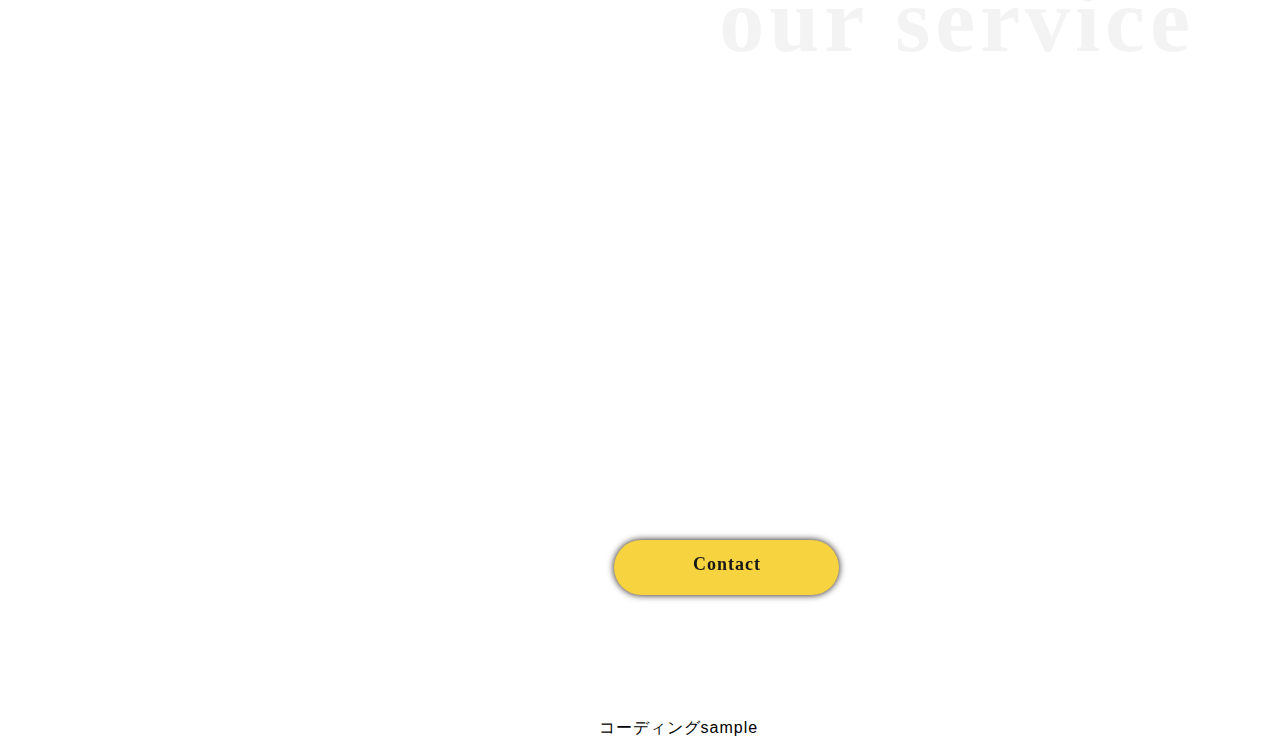
==== commit becd5d57: "Update index.html" ====
--- a/index.html
+++ b/index.html
@@ -26,7 +26,7 @@
    <div class="top">
 <div class="container" >	
  
-<!--<img class="img-top" src="img01/fv-1.png">-->
+<img class="img-top" src="img01/fv-1.png">
    
 <!-- nav class="navbar navbar-expand-lg navbar-light bg-light">
   <button class="navbar-toggler navbar-toggler-right" type="button" data-toggle="collapse" data-target="#navbarTogglerDemo02" aria-controls="navbarTogglerDemo02" aria-expanded="false" aria-label="Toggle navigation">
--- a/css/style.css
+++ b/css/style.css
@@ -558,7 +558,7 @@
   margin-top:500px;
   margin-bottom:0px;
   padding-bottom: 0px;
-  background-image:url(/img01/contact-bgi.png);
+  background-image:url(img01/contact-bgi.png);
   /*contact-bgi.png*/
   background-size: cover;
 }
@@ -815,4 +815,4 @@
   position: absolute;
   left:20%;
 }
-}+}
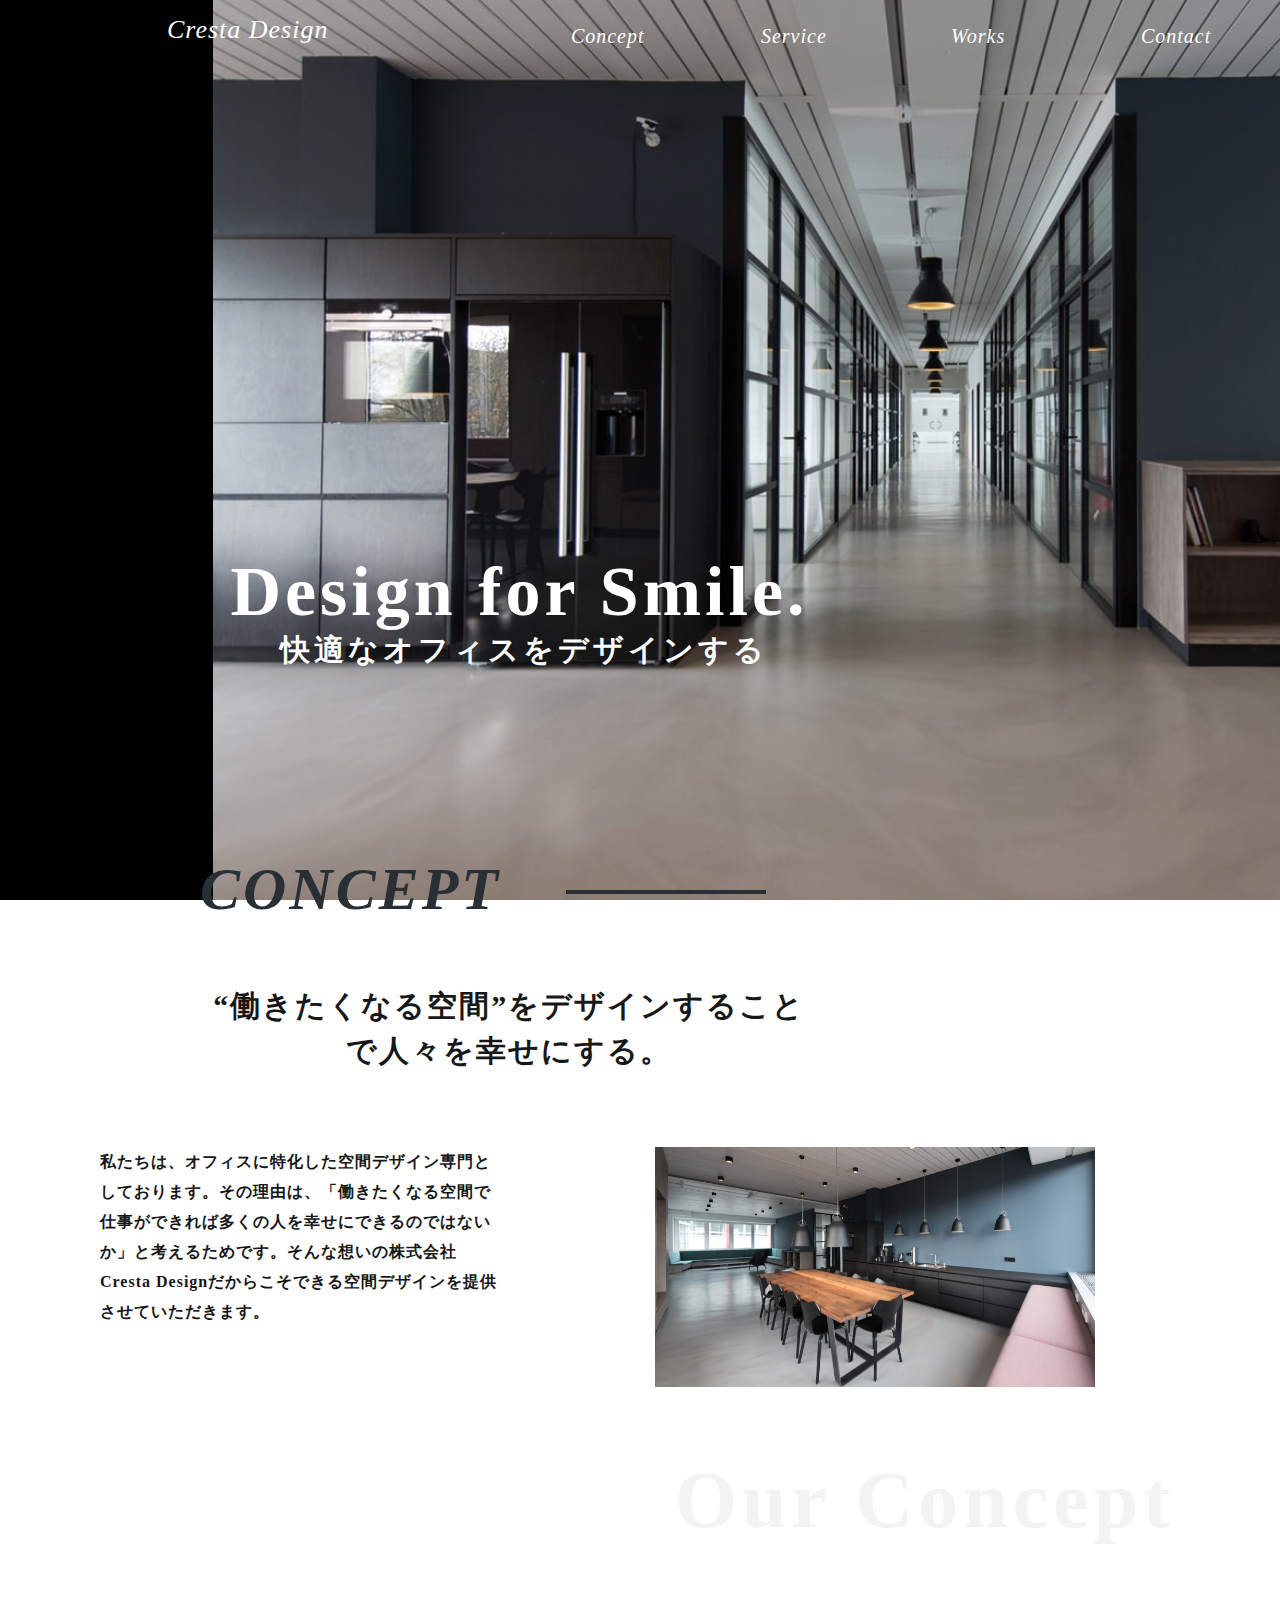
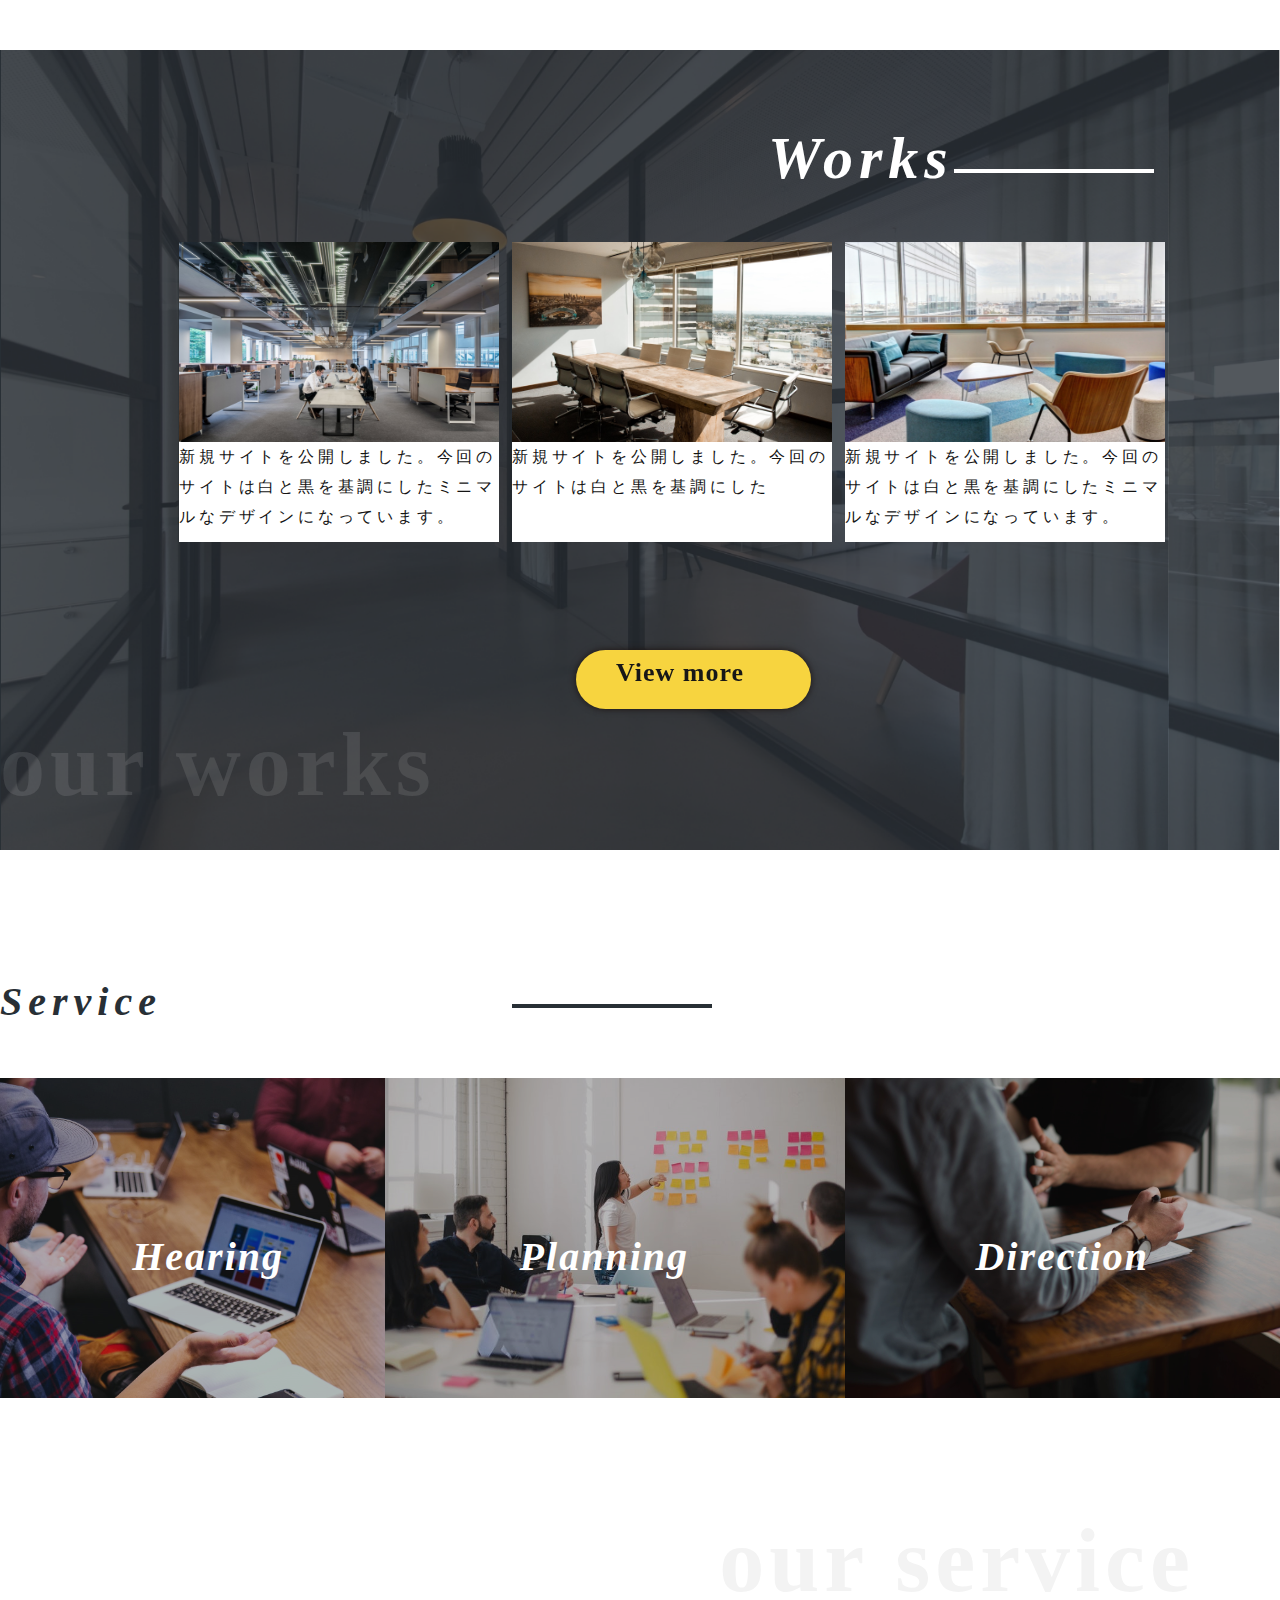
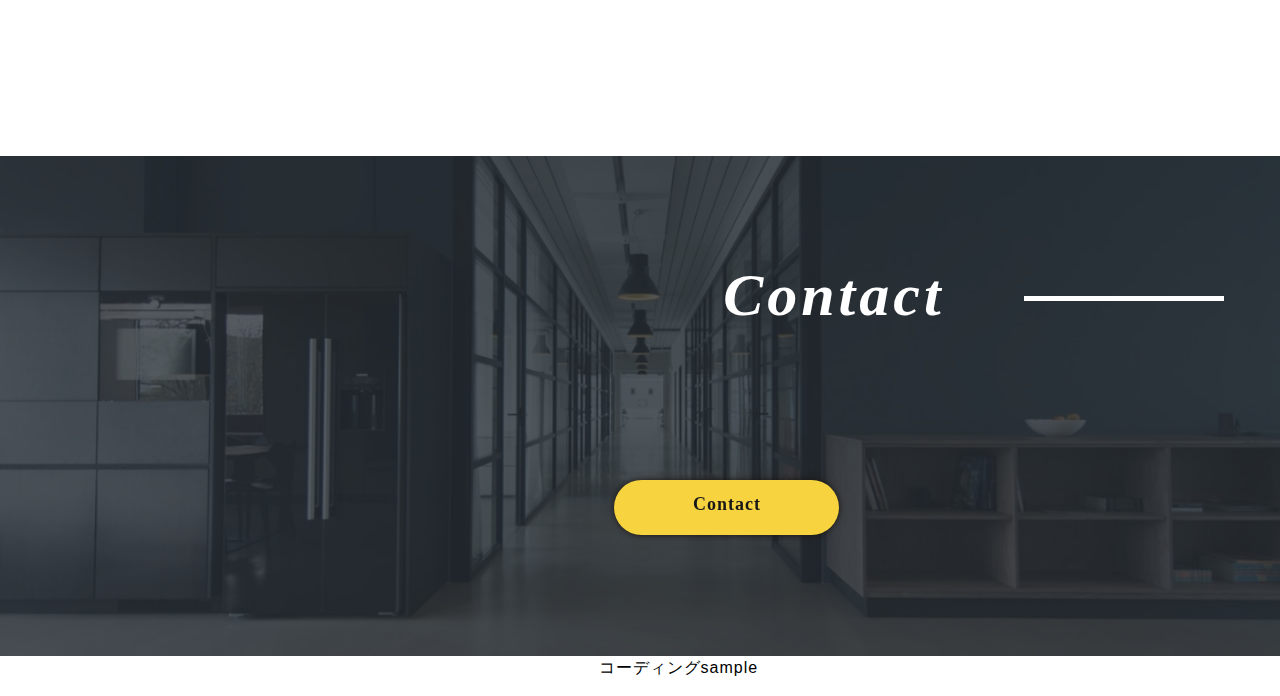
==== commit 48bc8a81: "Update index.html" ====
--- a/index.html
+++ b/index.html
@@ -231,7 +231,7 @@
       <div class="contact_tx">
           <h1>Contact </h1> 
            <div class="line_con"> 
-            <p>お気軽にご相談ください。</p>
+            <p> </p>
            </div>
           
       </div>
--- a/css/style.css
+++ b/css/style.css
@@ -169,10 +169,12 @@
   position:absolute;
   width:80%;
   top:106px;
+
   margin-left:80px;
 }
 .concept h1{
   font-size: 60px;
+  margin-top: 20%;
   letter-spacing: 3px;
   line-height: 24px;
   color: #282f35;
@@ -186,7 +188,7 @@
   display:block;
   position:relative;    
   width:200px;
-  margin-top:50%;
+  margin-top:80%;
   margin-right:70%;
   background-color:black;
 }
@@ -194,17 +196,17 @@
 .sub-concept{
    position:absolute;
     width:70%;
-    top:200px;
+    margin-top: 10%;
     text-align:center;
   }
 
 .sub-concept h2{
 
-  width: 600px;
-height: 95px;
+width: 600px;
+height: 90px;
 font-size: 30px;
 letter-spacing: 2px;
-line-height: 50px;
+line-height: 150%;
 color: #171717;
 font-weight: 700;
 font-family: "Noto Serif JP";
@@ -214,7 +216,7 @@
 .img-concept{
   display:block;
   position:relative;
-  top:450px;
+  margin-top: 50%;
   right:0;
  
 }
@@ -224,7 +226,7 @@
   position:relative;
   height:200px;
   width:400px;
-  top:450px;
+  margin-top: 50%;
   left:-20px;
   font-size: 16px;
   letter-spacing: 1px;
@@ -243,7 +245,7 @@
   font-weight: 800;
   font-family: "Noto Serif";
   height:100px;
-  margin-top: 40%;
+  margin-top: 5%;
   width:100%;
   float:right;
  }
@@ -253,14 +255,15 @@
  display:flex;
   position:relative; 
   width:auto;
+  height: 50em;
   margin:0px;
   padding:0px; 
   margin-top:150px;
   margin-bottom:0px;
   padding-bottom: 0px;
- /* background-image: url(/img01/works-bgi.png);
+  background-image: url(/img01/works-bgi.png);
   background-size: cover;
-  background-repeat: no-repeat;*/
+  background-repeat: no-repeat;
 }
 .works_card{
   display:block;
@@ -272,7 +275,7 @@
 }
 .block h1{
   display:block;
-  margin-top:65%;
+  margin-top:45%;
   width:100%;
   font-size: 60px;
   letter-spacing: 6px;
@@ -382,7 +385,7 @@
 
 .btn-work{
   position: absolute;
-  top:65%;
+  top:75%;
   margin-left:45%;
   width: 235px;
   height: 59px;
@@ -436,8 +439,8 @@
   width:auto;
   height:auto;
   margin: 0;
-  margin-top:60px;
-  margin-bottom:70px;
+  margin-top:10%;
+  margin-bottom:10%;
   padding:0;
   
   
@@ -558,7 +561,7 @@
   margin-top:500px;
   margin-bottom:0px;
   padding-bottom: 0px;
-  background-image:url(img01/contact-bgi.png);
+  background-image:url(/img01/contact-bgi.png);
   /*contact-bgi.png*/
   background-size: cover;
 }
@@ -634,6 +637,17 @@
   font-weight: 700;
   font-family: "Noto Serif";
   text-align: center;
+}
+.con-tx p{
+  position: absolute;
+  font-size: 26px;
+  letter-spacing: 1px;
+  line-height: 30px;
+  color: #171717;
+  font-weight: 700;
+  font-family: "Noto Serif";
+  text-align: center;
+  margin-left: 60%;
 }
 .footer{
   display: block;
